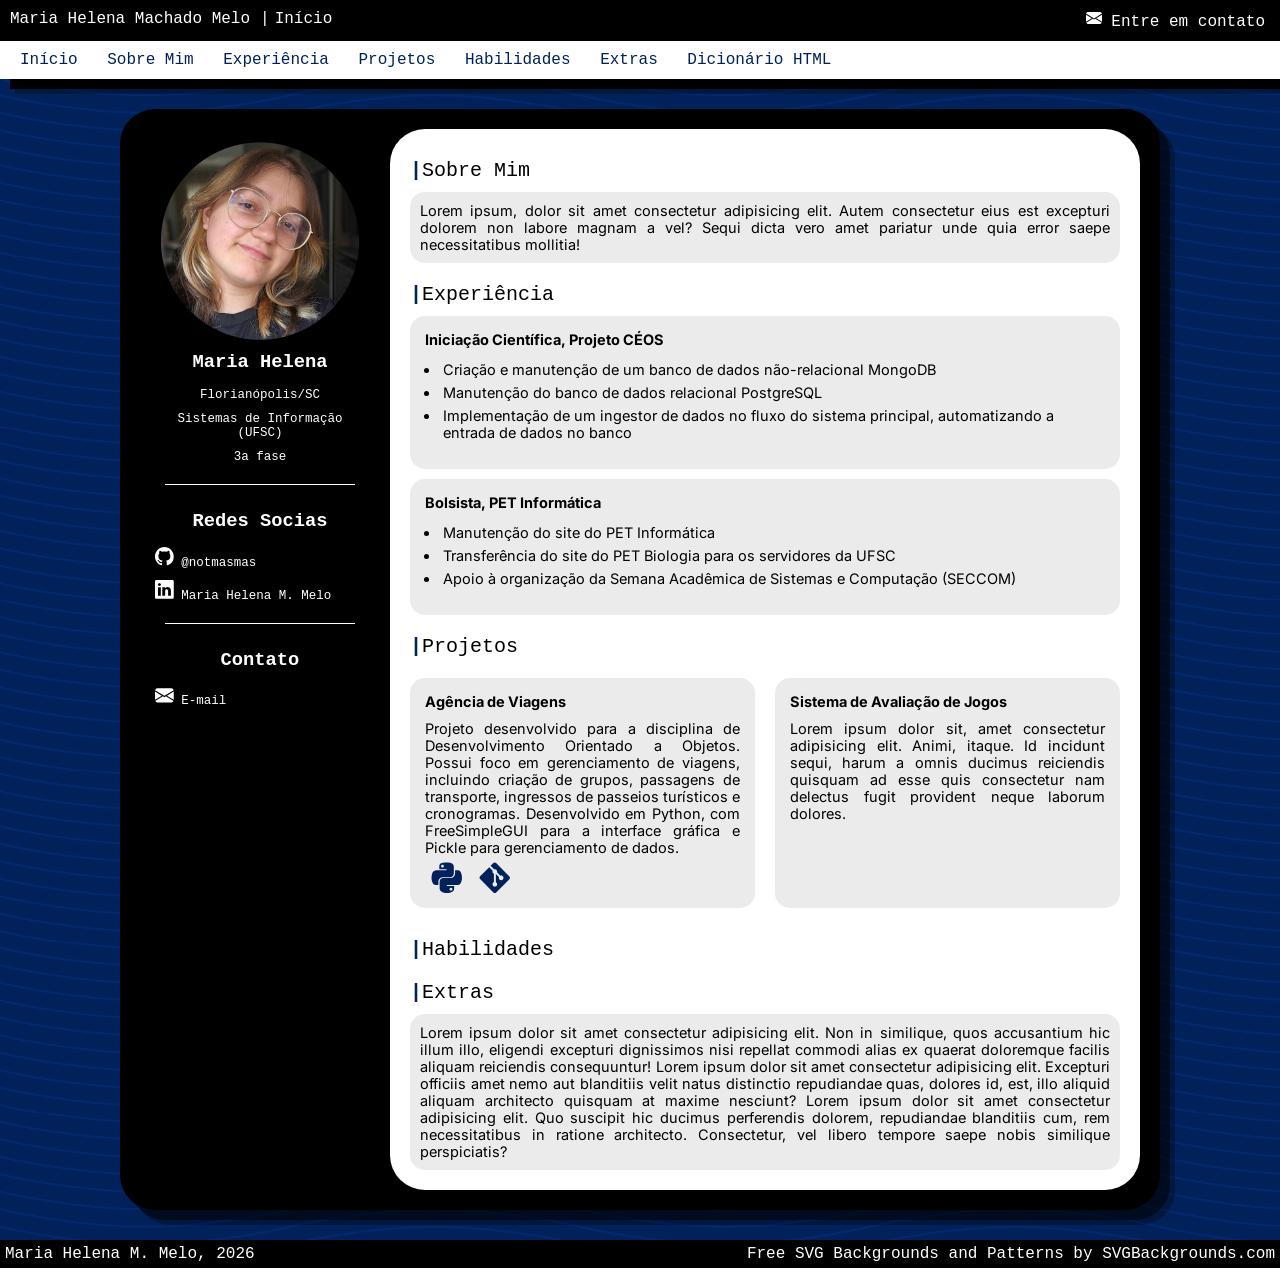
==== index.html @ 4d222264 "Added minimal responsivity. Added texture to background" ====
<!DOCTYPE html>
<html lang="pt-BR">
<head>
    <meta charset="UTF-8">
    <meta name="viewport" content="width=device-width, initial-scale=1.0">
    <link rel="shortcut icon" href="src/favicon.ico" type="image/x-icon">
    <link rel="preconnect" href="https://fonts.googleapis.com">
    <link rel="preconnect" href="https://fonts.gstatic.com" crossorigin>
    <link href="https://fonts.googleapis.com/css2?family=Inter:ital,opsz,wght@0,14..32,100..900;1,14..32,100..900&display=swap" rel="stylesheet">
    <link rel="stylesheet" href="style.css">
    <title>Currículo Digital</title>
</head>
<body>
    <div class="content-wrapper">
        <nav>
            <menu class="menu-top">
                <li>Maria Helena Machado Melo</li>
                <li class="menu-top-start"><a href="">Início</a></li>
                <li class="right-align">
                    <a href="mailto:mariahelenammelo23@gmail.com" target="_blank">
                        <svg xmlns="http://www.w3.org/2000/svg" width="16" height="16" fill="currentColor" class="bi bi-envelope-fill" viewBox="0 0 16 16">
                            <path d="M.05 3.555A2 2 0 0 1 2 2h12a2 2 0 0 1 1.95 1.555L8 8.414zM0 4.697v7.104l5.803-3.558zM6.761 8.83l-6.57 4.027A2 2 0 0 0 2 14h12a2 2 0 0 0 1.808-1.144l-6.57-4.027L8 9.586zm3.436-.586L16 11.801V4.697z"/>
                        </svg>
                        Entre em contato
                    </a>
                </li>
            </menu>
            <menu class="menu-bottom">
                <li><a href="">Início</a></li>
                <li><a href="#about-me">Sobre Mim</a></li>
                <li><a href="#experience">Experiência</a></li>
                <li><a href="#projects">Projetos</a></li>
                <li><a href="#skills">Habilidades</a></li>
                <li><a href="#extras">Extras</a></li>
                <li><a href="/html/dict.html">Dicionário HTML</a></li>
            </menu>
        </nav>

        <div class="content">
            <aside>
                <section>
                    <img src="src/me.png" alt="" class="main-pic">
                    <h2>Maria Helena</h2>
                    <p>Florianópolis/SC</p>
                    <p>Sistemas de Informação (UFSC)</p>
                    <p>3a fase</p>
                </section>
                <hr>
                <section class="social-media">
                    <h2>Redes Socias</h2>
                    <p class="aside-link">
                        <a href="https://github.com/notmasmas" target="_blank">
                            <svg xmlns="http://www.w3.org/2000/svg" width="16" height="16" fill="currentColor" class="bi bi-github" viewBox="0 0 16 16">
                                <path d="M8 0C3.58 0 0 3.58 0 8c0 3.54 2.29 6.53 5.47 7.59.4.07.55-.17.55-.38 0-.19-.01-.82-.01-1.49-2.01.37-2.53-.49-2.69-.94-.09-.23-.48-.94-.82-1.13-.28-.15-.68-.52-.01-.53.63-.01 1.08.58 1.23.82.72 1.21 1.87.87 2.33.66.07-.52.28-.87.51-1.07-1.78-.2-3.64-.89-3.64-3.95 0-.87.31-1.59.82-2.15-.08-.2-.36-1.02.08-2.12 0 0 .67-.21 2.2.82.64-.18 1.32-.27 2-.27s1.36.09 2 .27c1.53-1.04 2.2-.82 2.2-.82.44 1.1.16 1.92.08 2.12.51.56.82 1.27.82 2.15 0 3.07-1.87 3.75-3.65 3.95.29.25.54.73.54 1.48 0 1.07-.01 1.93-.01 2.2 0 .21.15.46.55.38A8.01 8.01 0 0 0 16 8c0-4.42-3.58-8-8-8"/>
                            </svg>
                            @notmasmas
                        </a>
                    </p>
                    <p class="aside-link">
                        <a href="https://www.linkedin.com/in/maria-helena-machado-melo-19703837b/" target="_blank">
                            <svg xmlns="http://www.w3.org/2000/svg" width="16" height="16" fill="currentColor" class="bi bi-linkedin" viewBox="0 0 16 16">
                                <path d="M0 1.146C0 .513.526 0 1.175 0h13.65C15.474 0 16 .513 16 1.146v13.708c0 .633-.526 1.146-1.175 1.146H1.175C.526 16 0 15.487 0 14.854zm4.943 12.248V6.169H2.542v7.225zm-1.2-8.212c.837 0 1.358-.554 1.358-1.248-.015-.709-.52-1.248-1.342-1.248S2.4 3.226 2.4 3.934c0 .694.521 1.248 1.327 1.248zm4.908 8.212V9.359c0-.216.016-.432.08-.586.173-.431.568-.878 1.232-.878.869 0 1.216.662 1.216 1.634v3.865h2.401V9.25c0-2.22-1.184-3.252-2.764-3.252-1.274 0-1.845.7-2.165 1.193v.025h-.016l.016-.025V6.169h-2.4c.03.678 0 7.225 0 7.225z"/>
                            </svg>
                            Maria Helena M. Melo
                        </a>
                    </p>
                </section>
                <hr>
                <section>
                    <h2>Contato</h2>
                    <p class="aside-link">
                        <a href="mailto:mariahelenammelo23@gmail.com" target="_blank">
                            <svg xmlns="http://www.w3.org/2000/svg" width="16" height="16" fill="currentColor" class="bi bi-envelope-fill" viewBox="0 0 16 16">
                                <path d="M.05 3.555A2 2 0 0 1 2 2h12a2 2 0 0 1 1.95 1.555L8 8.414zM0 4.697v7.104l5.803-3.558zM6.761 8.83l-6.57 4.027A2 2 0 0 0 2 14h12a2 2 0 0 0 1.808-1.144l-6.57-4.027L8 9.586zm3.436-.586L16 11.801V4.697z"/>
                            </svg>
                            E-mail
                        </a>
                    </p>
                </section>
            </aside>
            <main>
                <section id="about-me">
                    <h2>Sobre Mim</h2>
                    <p>Lorem ipsum, dolor sit amet consectetur adipisicing elit. Autem consectetur eius est excepturi dolorem non labore magnam a vel? Sequi dicta vero amet pariatur unde quia error saepe necessitatibus mollitia!</p>
                </section>
                <section id="experience">
                    <h2>Experiência</h2>
                    <a href="https://ceos.ufsc.br/" target="_blank" class="experience">
                        <h3>Iniciação Científica, Projeto CÉOS</h3>
                        <ul>
                            <li>Criação e manutenção de um banco de dados não-relacional MongoDB</li>
                            <li>Manutenção do banco de dados relacional PostgreSQL</li>
                            <li>Implementação de um ingestor de dados no fluxo do sistema principal, automatizando a entrada de dados no banco</li>
                        </ul>
                    </a>
                    <a href="https://petinformatica.ufsc.br/" target="_blank" class="experience">
                        <h3>Bolsista, PET Informática</h3>
                        <ul>
                            <li>Manutenção do site do PET Informática</li>
                            <li>Transferência do site do PET Biologia para os servidores da UFSC</li>
                            <li>Apoio à organização da Semana Acadêmica de Sistemas e Computação (SECCOM)</li>
                        </ul>
                    </a>
                </section>
                <section id="projects">
                    <h2>Projetos</h2>
                    <div class="projects-grid">
                        <a href="https://github.com/Gustavo-de-Pinho/Agencia-de-viagens" target="_blank">
                            <h3>Agência de Viagens</h3>
                            <p>Projeto desenvolvido para a disciplina de Desenvolvimento Orientado a Objetos. Possui foco em gerenciamento de viagens, incluindo criação de grupos, passagens de transporte, ingressos de passeios turísticos e cronogramas. Desenvolvido em Python, com FreeSimpleGUI para a interface gráfica e Pickle para gerenciamento de dados.</p>
                            <p>
                                <svg xmlns="http://www.w3.org/2000/svg" viewBox="0 0 640 640" class="tech-icon"><!--!Font Awesome Free v7.2.0 by @fontawesome - https://fontawesome.com License - https://fontawesome.com/license/free Copyright 2026 Fonticons, Inc.--><path d="M535.8 264.5C528.1 233.6 513.5 210.3 482.4 210.3L442.3 210.3L442.3 257.7C442.3 294.5 411.1 325.5 375.5 325.5L268.7 325.5C239.5 325.5 215.3 350.5 215.3 379.8L215.3 481.6C215.3 510.6 240.5 527.6 268.7 535.9C302.5 545.8 335 547.6 375.5 535.9C402.4 528.1 428.9 512.4 428.9 481.6L428.9 440.9L322.2 440.9L322.2 427.3L482.4 427.3C513.5 427.3 525 405.6 535.8 373.1C547 339.6 546.5 307.4 535.8 264.5zM382.2 508.7C374.6 509.2 367.3 505.5 363.3 499C359.4 492.4 359.4 484.3 363.3 477.7C367.3 471.2 374.6 467.5 382.2 468C389.8 467.5 397.1 471.2 401.1 477.7C405 484.3 405 492.4 401.1 499C397.1 505.5 389.8 509.2 382.2 508.7zM263.8 312.1L370.6 312.1C400.3 312.1 424 287.6 424 257.8L424 155.9C424 126.9 399.6 105.2 370.6 100.3C334.8 94.4 295.9 94.7 263.8 100.4C218.6 108.4 210.4 125.1 210.4 156L210.4 196.7L317.3 196.7L317.3 210.3L170.3 210.3C139.2 210.3 112 229 103.5 264.5C93.7 305.2 93.3 330.6 103.5 373.1C111.1 404.7 129.2 427.3 160.3 427.3L197 427.3L197 378.5C197 343.2 227.5 312.1 263.8 312.1zM257.2 128.7C268.5 128.7 277.6 137.8 277.6 149.1C277.6 160.4 268.5 169.5 257.2 169.5C245.9 169.5 236.8 160.4 236.8 149.1C236.8 137.8 245.9 128.7 257.2 128.7z"/></svg>
                                <svg xmlns="http://www.w3.org/2000/svg" viewBox="0 0 640 640" class="tech-icon"><!--!Font Awesome Free v7.2.0 by @fontawesome - https://fontawesome.com License - https://fontawesome.com/license/free Copyright 2026 Fonticons, Inc.--><path d="M535.6 300.1L340 104.5C334.6 99 327.2 96 319.6 96C312 96 304.6 99 299.2 104.4L258.5 145L310 196.5C337.1 187.4 362.7 213.3 353.4 240.2L403.1 289.9C437.3 278.1 464.3 320.9 438.6 346.6C412.1 373.1 368.4 343.7 382.6 309.3L336.3 263L336.3 384.9C361.6 397.4 358.6 426.7 345.4 439.9C339 446.3 330.2 450 321.1 450C312 450 303.3 446.4 296.8 439.9C279.2 422.3 285.7 393 308 383.9L308 260.9C287.2 252.4 283.4 230.2 289.4 215.9L238.6 165L104.5 299.1C99 304.6 96 311.9 96 319.5C96 327.1 99 334.5 104.5 339.9L300.1 535.6C305.5 541 312.8 544 320.5 544C328.2 544 335.5 541 340.9 535.6L535.6 340.9C541 335.5 544 328.1 544 320.5C544 312.9 541 305.5 535.6 300.1z"/></svg>
                            </p>
                        </a>
                        <a href="https://github.com/notmasmas/trabalho-devweb" target="_blank">
                            <h3>Sistema de Avaliação de Jogos</h3>
                            <p>Lorem ipsum dolor sit, amet consectetur adipisicing elit. Animi, itaque. Id incidunt sequi, harum a omnis ducimus reiciendis quisquam ad esse quis consectetur nam delectus fugit provident neque laborum dolores.</p>
                        </a>
                    </div>
                </section>
                <section id="skills">
                    <h2>Habilidades</h2>
                </section>
                <section id="extras">
                    <h2>Extras</h2>
                    <p>Lorem ipsum dolor sit amet consectetur adipisicing elit. Non in similique, quos accusantium hic illum illo, eligendi excepturi dignissimos nisi repellat commodi alias ex quaerat doloremque facilis aliquam reiciendis consequuntur! Lorem ipsum dolor sit amet consectetur adipisicing elit. Excepturi officiis amet nemo aut blanditiis velit natus distinctio repudiandae quas, dolores id, est, illo aliquid aliquam architecto quisquam at maxime nesciunt? Lorem ipsum dolor sit amet consectetur adipisicing elit. Quo suscipit hic ducimus perferendis dolorem, repudiandae blanditiis cum, rem necessitatibus in ratione architecto. Consectetur, vel libero tempore saepe nobis similique perspiciatis?</p>
                </section>
            </main>
        </div>
        
        <footer>
            <p>Maria Helena M. Melo, 2026</p>
            <a href="https://www.svgbackgrounds.com/set/free-svg-backgrounds-and-patterns/" target="_blank">Free SVG Backgrounds and Patterns by SVGBackgrounds.com</a>
        </footer>
    </div>
</body>
</html>
---- style.css ----
:root {
    --highlight-colour: #002159;
    --light-gray: #ebebeb;
}

* {
    border: 0px;
    padding: 0px;
    margin: 0px;
}

body {
    background-color: var(--highlight-colour);
    font-family: 'Courier New', Courier, monospace;

    background-color: var(--highlight-colour);
    background-image: url("data:image/svg+xml,%3Csvg xmlns='http://www.w3.org/2000/svg' width='580' height='69.6' viewBox='0 0 1000 120'%3E%3Cg fill='none' stroke='%2300338B' stroke-width='3.1' stroke-opacity='0.46'%3E%3Cpath d='M-500 75c0 0 125-30 250-30S0 75 0 75s125 30 250 30s250-30 250-30s125-30 250-30s250 30 250 30s125 30 250 30s250-30 250-30'/%3E%3Cpath d='M-500 45c0 0 125-30 250-30S0 45 0 45s125 30 250 30s250-30 250-30s125-30 250-30s250 30 250 30s125 30 250 30s250-30 250-30'/%3E%3Cpath d='M-500 105c0 0 125-30 250-30S0 105 0 105s125 30 250 30s250-30 250-30s125-30 250-30s250 30 250 30s125 30 250 30s250-30 250-30'/%3E%3Cpath d='M-500 15c0 0 125-30 250-30S0 15 0 15s125 30 250 30s250-30 250-30s125-30 250-30s250 30 250 30s125 30 250 30s250-30 250-30'/%3E%3Cpath d='M-500-15c0 0 125-30 250-30S0-15 0-15s125 30 250 30s250-30 250-30s125-30 250-30s250 30 250 30s125 30 250 30s250-30 250-30'/%3E%3Cpath d='M-500 135c0 0 125-30 250-30S0 135 0 135s125 30 250 30s250-30 250-30s125-30 250-30s250 30 250 30s125 30 250 30s250-30 250-30'/%3E%3C/g%3E%3C/svg%3E");
}

.content-wrapper {
    display: grid;
    grid-template-columns: 1fr;
    height: 100vh;
}

/* MENU */

nav menu li {
    display: inline;
}

nav a:hover {
    font-weight: bold;
}

.menu-top {
    display: flex;

    padding: 10px;

    background-color: black;
    color: white;
}

.menu-top li {
    margin-right: 5px;
}

.menu-top-start::before {
    content: "|";
    padding: 5px;
    color: white;
}

.right-align {
    margin-left: auto;
}

.menu-top a {
    color: white;
    text-decoration: none;
}

.menu-bottom {
    padding: 10px;
    background-color: white;

    box-shadow: 10px 10px black, 15px 15px rgba(0, 0, 0, 0.300);
}

.menu-bottom li {
    padding: 0px 10px;
}

.menu-bottom a {
    color: var(--highlight-colour);
    text-decoration: none;
}

/* CONTENT */

.content {
    display: grid;
    grid-template-columns: 250px 1fr;


    background-color: black;
    color: white;
    box-shadow: 10px 10px rgba(0, 0, 0, 0.5), 15px 15px rgba(0, 0, 0, 0.300);

    margin: 30px auto;
    max-width: 1000px;
    border-radius: 35px;
    padding: 20px;
}

aside {
    font-size: 12.5px;
    margin: 10px 20px 10px 10px;
}

.main-pic {
    display: block;
    margin: auto;
}

aside h2 {
    text-align: center;
    padding: 10px;
}

aside p {
    padding: 5px;
    text-align: center;
}

aside a {
    color: white;
    text-decoration: none;
}

aside a:hover {
    color: var(--highlight-colour);
}

aside hr {
    height: 1px;
    background-color: white;
    margin: 15px;
}

.aside-link {
    text-align: left;
}

aside .bi {
    width: 1.5em;
    height: 1.5em;
}

main {
    padding: 10px;
    border-radius: 35px;

    background-color: white;
    color: black;
    font-family: Inter, Helvetica, sans-serif;
    font-size: 14.5px;
}

main h2 {
    font-family: 'Courier New', Courier, monospace;
    font-weight: normal;
    font-size: 20px;

    margin: 20px 10px 10px 10px;
}

main h2::before {
    content: "|";
    color: var(--highlight-colour);
    font-weight: bold;
}

main > section > h3 {
    margin: 10px;
    font-weight: bold;
    font-size: 14.5px;
}

main > section > p {
    background-color: var(--light-gray);

    border-radius: 15px;
    padding: 10px;
    margin: 10px;

    text-align: justify;
}

main ul {
    margin: 10px 25px 20px;
}

main ul li {
    padding: 3px;
}

.experience {
    display: block;
    background-color: var(--light-gray);

    padding: 5px;
    margin: 10px;
    border-radius: 15px;

    color: black;
    text-decoration: none;
}

.experience:hover {
    border: 10px var(--highlight-colour);
    box-shadow: 0 0 5px 1px gray;
}

.experience h3 {
    margin: 10px;
    font-weight: bold;
    font-size: 14.5px;
}

.projects-grid {
    display: grid;
    grid-template-columns: 1fr 1fr;
}

.projects-grid > a {
    display: block;
    background-color: var(--light-gray);
    height: 200px;
    padding: 15px;
    border-radius: 15px;
    margin: 10px;

    text-decoration: none;
    color: black;
    text-align: justify;

    overflow: hidden;
}

.projects-grid > a:hover {
    border: 10px var(--highlight-colour);
    box-shadow: 0 0 5px 1px gray;
}

.projects-grid > a > p {
    font-size: 14.5px;
}

.projects-grid h3 {
    margin-bottom: 10px;

    font-weight: bold;
    font-size: 14.5px;
}

.tech-icon {
    height: 3em;
    width: 3em;
    fill: var(--highlight-colour);
}

/* FOOTER */

footer {
    display: flex;
    background-color: black;
    color: white;
    padding: 5px;
}

footer a {
    margin-left: auto;
    color: white;
    text-decoration: none;
}

footer a:hover {
    color: var(--highlight-colour);
}

@media (max-width: 750px) {
    .content {grid-template-columns: 1fr;}
    .projects-grid { grid-template-columns: 1fr;}
}
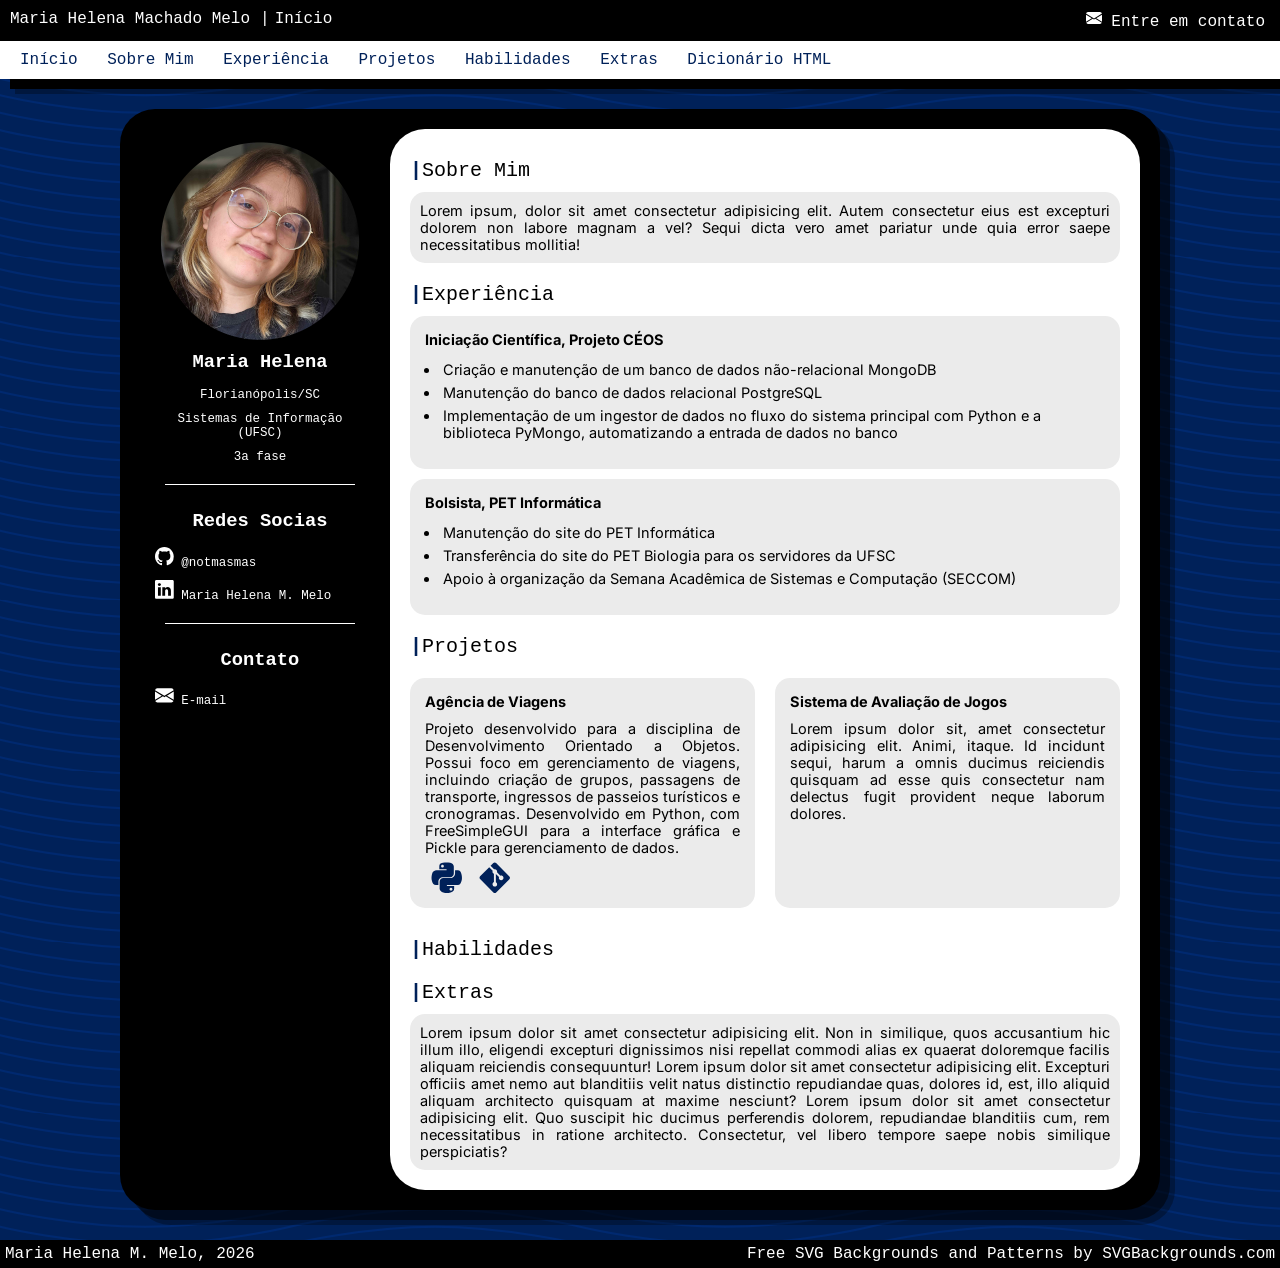
==== commit 862f43ef: "Changed text" ====
--- a/index.html
+++ b/index.html
@@ -90,7 +90,7 @@
                         <ul>
                             <li>Criação e manutenção de um banco de dados não-relacional MongoDB</li>
                             <li>Manutenção do banco de dados relacional PostgreSQL</li>
-                            <li>Implementação de um ingestor de dados no fluxo do sistema principal, automatizando a entrada de dados no banco</li>
+                            <li>Implementação de um ingestor de dados no fluxo do sistema principal com Python e a biblioteca PyMongo, automatizando a entrada de dados no banco</li>
                         </ul>
                     </a>
                     <a href="https://petinformatica.ufsc.br/" target="_blank" class="experience">
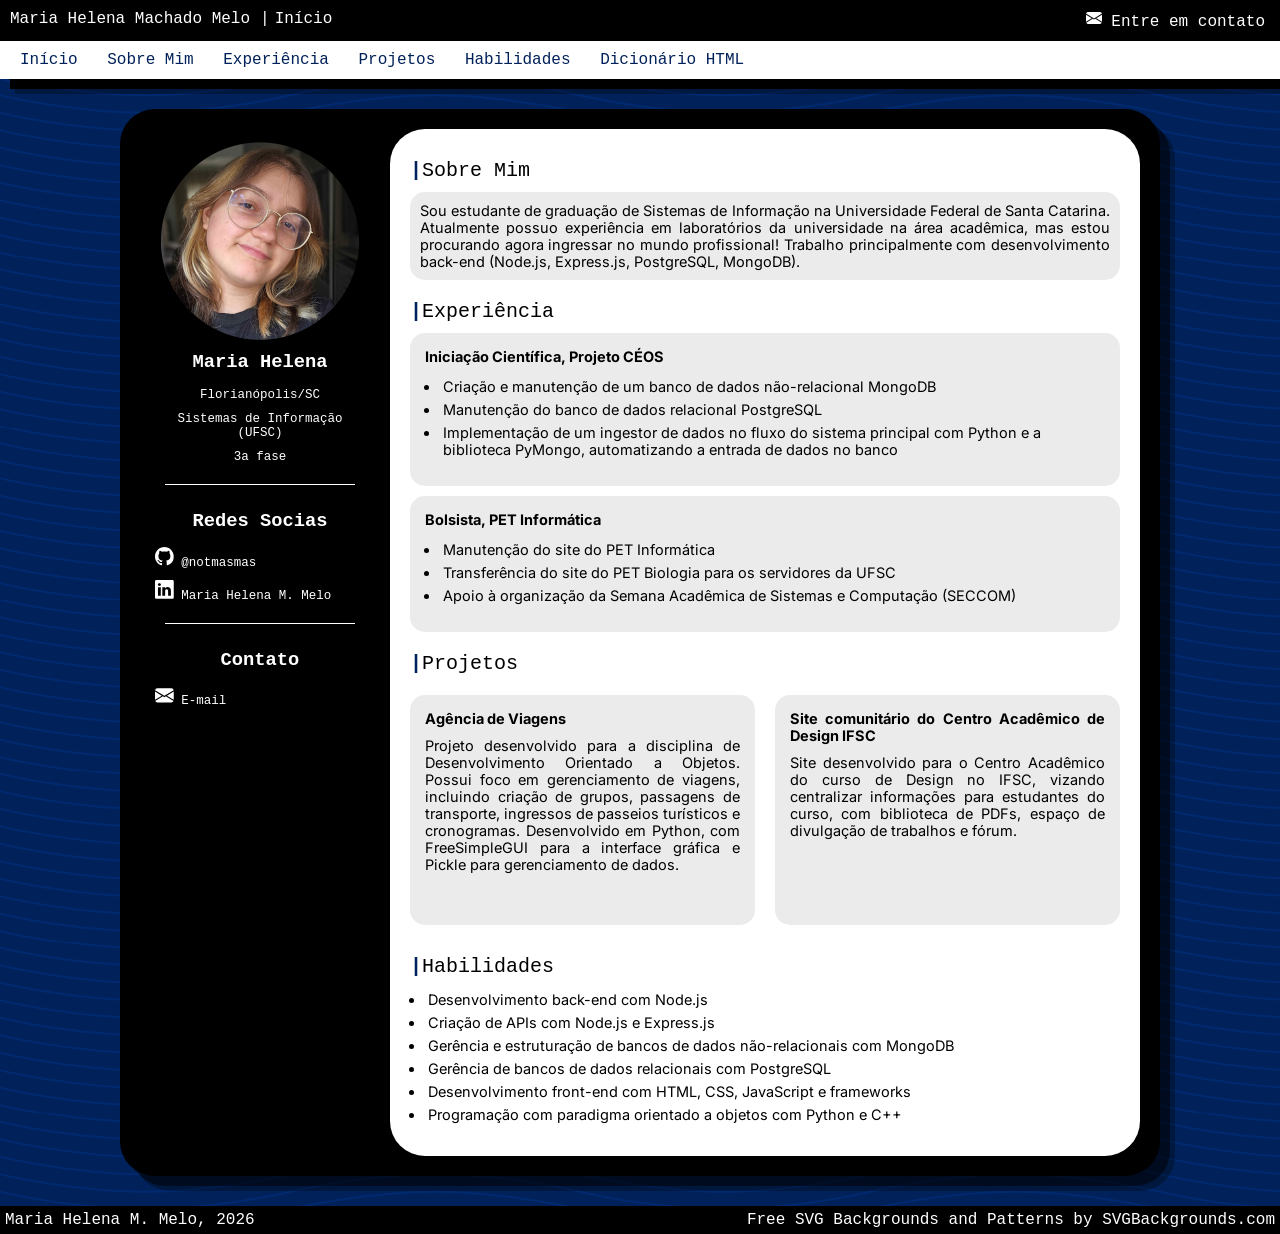
==== commit 87534187: "Adicionei texto" ====
--- a/index.html
+++ b/index.html
@@ -31,7 +31,6 @@
                 <li><a href="#experience">Experiência</a></li>
                 <li><a href="#projects">Projetos</a></li>
                 <li><a href="#skills">Habilidades</a></li>
-                <li><a href="#extras">Extras</a></li>
                 <li><a href="/html/dict.html">Dicionário HTML</a></li>
             </menu>
         </nav>
@@ -81,7 +80,7 @@
             <main>
                 <section id="about-me">
                     <h2>Sobre Mim</h2>
-                    <p>Lorem ipsum, dolor sit amet consectetur adipisicing elit. Autem consectetur eius est excepturi dolorem non labore magnam a vel? Sequi dicta vero amet pariatur unde quia error saepe necessitatibus mollitia!</p>
+                    <p>Sou estudante de graduação de Sistemas de Informação na Universidade Federal de Santa Catarina. Atualmente possuo experiência em laboratórios da universidade na área acadêmica, mas estou procurando agora ingressar no mundo profissional! Trabalho principalmente com desenvolvimento back-end (Node.js, Express.js, PostgreSQL, MongoDB).</p>
                 </section>
                 <section id="experience">
                     <h2>Experiência</h2>
@@ -108,23 +107,23 @@
                         <a href="https://github.com/Gustavo-de-Pinho/Agencia-de-viagens" target="_blank">
                             <h3>Agência de Viagens</h3>
                             <p>Projeto desenvolvido para a disciplina de Desenvolvimento Orientado a Objetos. Possui foco em gerenciamento de viagens, incluindo criação de grupos, passagens de transporte, ingressos de passeios turísticos e cronogramas. Desenvolvido em Python, com FreeSimpleGUI para a interface gráfica e Pickle para gerenciamento de dados.</p>
-                            <p>
-                                <svg xmlns="http://www.w3.org/2000/svg" viewBox="0 0 640 640" class="tech-icon"><!--!Font Awesome Free v7.2.0 by @fontawesome - https://fontawesome.com License - https://fontawesome.com/license/free Copyright 2026 Fonticons, Inc.--><path d="M535.8 264.5C528.1 233.6 513.5 210.3 482.4 210.3L442.3 210.3L442.3 257.7C442.3 294.5 411.1 325.5 375.5 325.5L268.7 325.5C239.5 325.5 215.3 350.5 215.3 379.8L215.3 481.6C215.3 510.6 240.5 527.6 268.7 535.9C302.5 545.8 335 547.6 375.5 535.9C402.4 528.1 428.9 512.4 428.9 481.6L428.9 440.9L322.2 440.9L322.2 427.3L482.4 427.3C513.5 427.3 525 405.6 535.8 373.1C547 339.6 546.5 307.4 535.8 264.5zM382.2 508.7C374.6 509.2 367.3 505.5 363.3 499C359.4 492.4 359.4 484.3 363.3 477.7C367.3 471.2 374.6 467.5 382.2 468C389.8 467.5 397.1 471.2 401.1 477.7C405 484.3 405 492.4 401.1 499C397.1 505.5 389.8 509.2 382.2 508.7zM263.8 312.1L370.6 312.1C400.3 312.1 424 287.6 424 257.8L424 155.9C424 126.9 399.6 105.2 370.6 100.3C334.8 94.4 295.9 94.7 263.8 100.4C218.6 108.4 210.4 125.1 210.4 156L210.4 196.7L317.3 196.7L317.3 210.3L170.3 210.3C139.2 210.3 112 229 103.5 264.5C93.7 305.2 93.3 330.6 103.5 373.1C111.1 404.7 129.2 427.3 160.3 427.3L197 427.3L197 378.5C197 343.2 227.5 312.1 263.8 312.1zM257.2 128.7C268.5 128.7 277.6 137.8 277.6 149.1C277.6 160.4 268.5 169.5 257.2 169.5C245.9 169.5 236.8 160.4 236.8 149.1C236.8 137.8 245.9 128.7 257.2 128.7z"/></svg>
-                                <svg xmlns="http://www.w3.org/2000/svg" viewBox="0 0 640 640" class="tech-icon"><!--!Font Awesome Free v7.2.0 by @fontawesome - https://fontawesome.com License - https://fontawesome.com/license/free Copyright 2026 Fonticons, Inc.--><path d="M535.6 300.1L340 104.5C334.6 99 327.2 96 319.6 96C312 96 304.6 99 299.2 104.4L258.5 145L310 196.5C337.1 187.4 362.7 213.3 353.4 240.2L403.1 289.9C437.3 278.1 464.3 320.9 438.6 346.6C412.1 373.1 368.4 343.7 382.6 309.3L336.3 263L336.3 384.9C361.6 397.4 358.6 426.7 345.4 439.9C339 446.3 330.2 450 321.1 450C312 450 303.3 446.4 296.8 439.9C279.2 422.3 285.7 393 308 383.9L308 260.9C287.2 252.4 283.4 230.2 289.4 215.9L238.6 165L104.5 299.1C99 304.6 96 311.9 96 319.5C96 327.1 99 334.5 104.5 339.9L300.1 535.6C305.5 541 312.8 544 320.5 544C328.2 544 335.5 541 340.9 535.6L535.6 340.9C541 335.5 544 328.1 544 320.5C544 312.9 541 305.5 535.6 300.1z"/></svg>
-                            </p>
                         </a>
                         <a href="https://github.com/notmasmas/trabalho-devweb" target="_blank">
-                            <h3>Sistema de Avaliação de Jogos</h3>
-                            <p>Lorem ipsum dolor sit, amet consectetur adipisicing elit. Animi, itaque. Id incidunt sequi, harum a omnis ducimus reiciendis quisquam ad esse quis consectetur nam delectus fugit provident neque laborum dolores.</p>
+                            <h3>Site comunitário do Centro Acadêmico de Design IFSC</h3>
+                            <p>Site desenvolvido para o Centro Acadêmico do curso de Design no IFSC, vizando centralizar informações para estudantes do curso, com biblioteca de PDFs, espaço de divulgação de trabalhos e fórum.</p>
                         </a>
                     </div>
                 </section>
                 <section id="skills">
                     <h2>Habilidades</h2>
-                </section>
-                <section id="extras">
-                    <h2>Extras</h2>
-                    <p>Lorem ipsum dolor sit amet consectetur adipisicing elit. Non in similique, quos accusantium hic illum illo, eligendi excepturi dignissimos nisi repellat commodi alias ex quaerat doloremque facilis aliquam reiciendis consequuntur! Lorem ipsum dolor sit amet consectetur adipisicing elit. Excepturi officiis amet nemo aut blanditiis velit natus distinctio repudiandae quas, dolores id, est, illo aliquid aliquam architecto quisquam at maxime nesciunt? Lorem ipsum dolor sit amet consectetur adipisicing elit. Quo suscipit hic ducimus perferendis dolorem, repudiandae blanditiis cum, rem necessitatibus in ratione architecto. Consectetur, vel libero tempore saepe nobis similique perspiciatis?</p>
+                    <ul>
+                        <li>Desenvolvimento back-end com Node.js</li>
+                        <li>Criação de APIs com Node.js e Express.js</li>
+                        <li>Gerência e estruturação de bancos de dados não-relacionais com MongoDB</li>
+                        <li>Gerência de bancos de dados relacionais com PostgreSQL</li>
+                        <li>Desenvolvimento front-end com HTML, CSS, JavaScript e frameworks</li>
+                        <li>Programação com paradigma orientado a objetos com Python e C++</li>
+                    </ul>
                 </section>
             </main>
         </div>
--- a/style.css
+++ b/style.css
@@ -18,8 +18,11 @@
 }
 
 .content-wrapper {
-    display: grid;
-    grid-template-columns: 1fr;
+/*     display: grid;
+    grid-template-columns: 1fr; */
+
+    display: flex;
+    flex-direction: column;
     height: 100vh;
 }
 
@@ -80,6 +83,7 @@
 /* CONTENT */
 
 .content {
+    flex-grow: 1;
     display: grid;
     grid-template-columns: 250px 1fr;
 
@@ -274,3 +278,41 @@
     .content {grid-template-columns: 1fr;}
     .projects-grid { grid-template-columns: 1fr;}
 }
+
+/* TABLE STUFF */
+
+.table-content {
+    border-collapse: collapse;
+    margin: 25px 0;
+    min-width: 500px;
+    max-width: 800px;
+    border-radius: 15px;
+    overflow: hidden;
+
+    font-family: Inter, Arial, sans-serif;
+
+    background-color: white;
+    box-shadow: 10px 10px rgba(0, 0, 0, 0.5), 15px 15px rgba(0, 0, 0, 0.300);
+}
+
+.table-content thead tr {
+    background-color:rgb(0, 23, 61);
+    color: white;
+    border-radius: 20px;
+}
+
+.table-content th, td {
+    padding: 10px;
+}
+
+.table-content tbody tr:nth-of-type(even) {
+    background-color: var(--light-gray);
+}
+
+.table-div {
+    flex-grow: 1;
+    display: flex;
+    align-items: center;
+    margin: auto;
+    max-width: 1000px;
+}
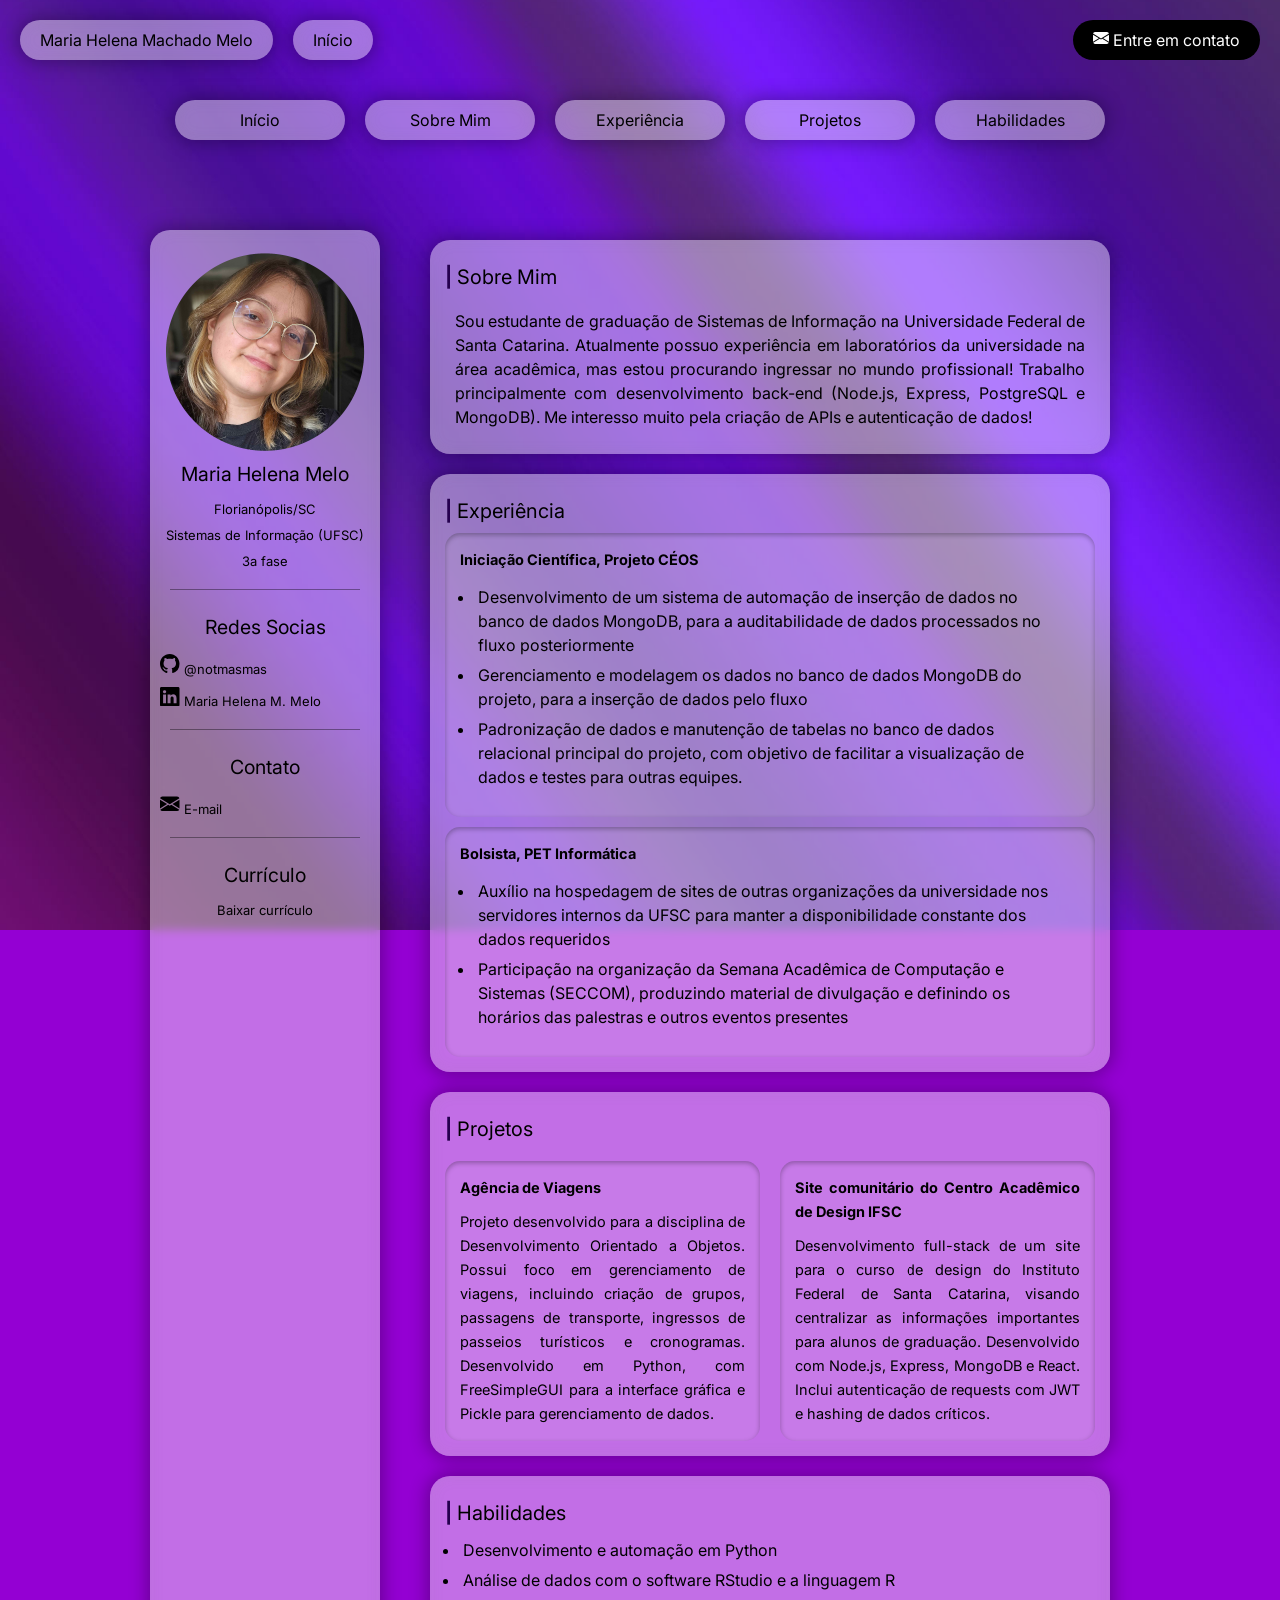
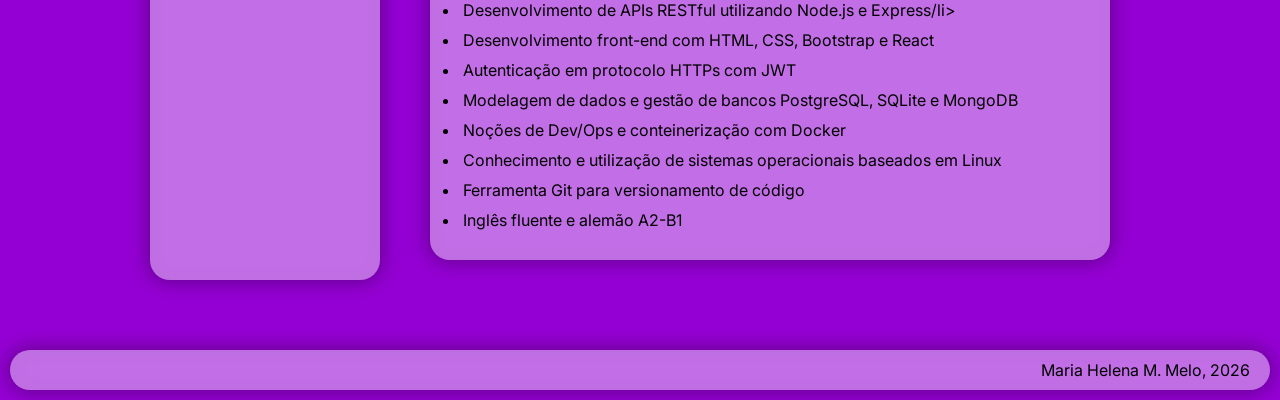
==== commit af9dcd8e: "modernizing front-end" ====
--- a/index.html
+++ b/index.html
@@ -14,8 +14,8 @@
     <div class="content-wrapper">
         <nav>
             <menu class="menu-top">
-                <li>Maria Helena Machado Melo</li>
-                <li class="menu-top-start"><a href="">Início</a></li>
+                <li class="glass">Maria Helena Machado Melo</li>
+                <li class="menu-top-start glass"><a href="">Início</a></li>
                 <li class="right-align">
                     <a href="mailto:mariahelenammelo23@gmail.com" target="_blank">
                         <svg xmlns="http://www.w3.org/2000/svg" width="16" height="16" fill="currentColor" class="bi bi-envelope-fill" viewBox="0 0 16 16">
@@ -26,20 +26,19 @@
                 </li>
             </menu>
             <menu class="menu-bottom">
-                <li><a href="">Início</a></li>
-                <li><a href="#about-me">Sobre Mim</a></li>
-                <li><a href="#experience">Experiência</a></li>
-                <li><a href="#projects">Projetos</a></li>
-                <li><a href="#skills">Habilidades</a></li>
-                <li><a href="/html/dict.html">Dicionário HTML</a></li>
+                <li class="glass"><a href="">Início</a></li>
+                <li class="glass"><a href="#about-me">Sobre Mim</a></li>
+                <li class="glass"><a href="#experience">Experiência</a></li>
+                <li class="glass"><a href="#projects">Projetos</a></li>
+                <li class="glass"><a href="#skills">Habilidades</a></li>
             </menu>
         </nav>
 
         <div class="content">
-            <aside>
+            <aside class="glass">
                 <section>
                     <img src="src/me.png" alt="" class="main-pic">
-                    <h2>Maria Helena</h2>
+                    <h2>Maria Helena Melo</h2>
                     <p>Florianópolis/SC</p>
                     <p>Sistemas de Informação (UFSC)</p>
                     <p>3a fase</p>
@@ -76,32 +75,46 @@
                         </a>
                     </p>
                 </section>
+                <hr>
+                <section>
+                    <h2>Currículo</h2>
+                    <p>
+                        <a href="./src/Curriculo_Maria_Helena_Melo.pdf" download="Curriculo_Maria_Helena_Melo.pdf">
+                            Baixar currículo
+                        </a>
+                    </p>
+                </section>
             </aside>
             <main>
-                <section id="about-me">
+                <section id="about-me" class="glass">
                     <h2>Sobre Mim</h2>
-                    <p>Sou estudante de graduação de Sistemas de Informação na Universidade Federal de Santa Catarina. Atualmente possuo experiência em laboratórios da universidade na área acadêmica, mas estou procurando agora ingressar no mundo profissional! Trabalho principalmente com desenvolvimento back-end (Node.js, Express.js, PostgreSQL, MongoDB).</p>
+                    <p>Sou estudante de graduação de Sistemas de Informação na Universidade Federal de Santa Catarina. Atualmente possuo experiência em laboratórios da universidade na área acadêmica, mas estou procurando ingressar no mundo profissional! Trabalho principalmente com desenvolvimento back-end (Node.js, Express, PostgreSQL e MongoDB). Me interesso muito pela criação de APIs e autenticação de dados!</p>
                 </section>
-                <section id="experience">
+                <section id="experience" class="glass">
                     <h2>Experiência</h2>
                     <a href="https://ceos.ufsc.br/" target="_blank" class="experience">
                         <h3>Iniciação Científica, Projeto CÉOS</h3>
                         <ul>
-                            <li>Criação e manutenção de um banco de dados não-relacional MongoDB</li>
-                            <li>Manutenção do banco de dados relacional PostgreSQL</li>
-                            <li>Implementação de um ingestor de dados no fluxo do sistema principal com Python e a biblioteca PyMongo, automatizando a entrada de dados no banco</li>
+                            <li>Desenvolvimento de um sistema de automação de inserção de dados no banco de dados
+                            MongoDB, para a auditabilidade de dados processados no fluxo posteriormente </li>
+                            <li>Gerenciamento e modelagem os dados no banco de dados MongoDB do projeto, para a
+                            inserção de dados pelo fluxo</li>
+                            <li>Padronização de dados e manutenção de tabelas no banco de dados relacional principal do
+                            projeto, com objetivo de facilitar a visualização de dados e testes para outras equipes.</li>
                         </ul>
                     </a>
                     <a href="https://petinformatica.ufsc.br/" target="_blank" class="experience">
                         <h3>Bolsista, PET Informática</h3>
                         <ul>
-                            <li>Manutenção do site do PET Informática</li>
-                            <li>Transferência do site do PET Biologia para os servidores da UFSC</li>
-                            <li>Apoio à organização da Semana Acadêmica de Sistemas e Computação (SECCOM)</li>
+                            <li>Auxílio na hospedagem de sites de outras organizações da universidade nos servidores
+                            internos da UFSC para manter a disponibilidade constante dos dados requeridos</li>
+                            <li>Participação na organização da Semana Acadêmica de Computação e Sistemas (SECCOM),
+                            produzindo material de divulgação e definindo os horários das palestras e outros eventos
+                            presentes</li>
                         </ul>
                     </a>
                 </section>
-                <section id="projects">
+                <section id="projects" class="glass">
                     <h2>Projetos</h2>
                     <div class="projects-grid">
                         <a href="https://github.com/Gustavo-de-Pinho/Agencia-de-viagens" target="_blank">
@@ -110,27 +123,30 @@
                         </a>
                         <a href="https://github.com/notmasmas/trabalho-devweb" target="_blank">
                             <h3>Site comunitário do Centro Acadêmico de Design IFSC</h3>
-                            <p>Site desenvolvido para o Centro Acadêmico do curso de Design no IFSC, vizando centralizar informações para estudantes do curso, com biblioteca de PDFs, espaço de divulgação de trabalhos e fórum.</p>
+                            <p>Desenvolvimento full-stack de um site para o curso de design do Instituto Federal de Santa Catarina, visando centralizar as informações importantes para alunos de graduação. Desenvolvido com Node.js, Express, MongoDB e React. Inclui autenticação de requests com JWT e hashing de dados críticos.</p>
                         </a>
                     </div>
                 </section>
-                <section id="skills">
+                <section id="skills" class="glass">
                     <h2>Habilidades</h2>
                     <ul>
-                        <li>Desenvolvimento back-end com Node.js</li>
-                        <li>Criação de APIs com Node.js e Express.js</li>
-                        <li>Gerência e estruturação de bancos de dados não-relacionais com MongoDB</li>
-                        <li>Gerência de bancos de dados relacionais com PostgreSQL</li>
-                        <li>Desenvolvimento front-end com HTML, CSS, JavaScript e frameworks</li>
-                        <li>Programação com paradigma orientado a objetos com Python e C++</li>
+                        <li>Desenvolvimento e automação em Python</li>
+                        <li>Análise de dados com o software RStudio e a linguagem R</li>
+                        <li>Desenvolvimento de APIs RESTful utilizando Node.js e Express/li>
+                        <li>Desenvolvimento front-end com HTML, CSS, Bootstrap e React</li>
+                        <li>Autenticação em protocolo HTTPs com JWT</li>
+                        <li>Modelagem de dados e gestão de bancos PostgreSQL, SQLite e MongoDB</li>
+                        <li>Noções de Dev/Ops e conteinerização com Docker</li>
+                        <li>Conhecimento e utilização de sistemas operacionais baseados em Linux</li>
+                        <li>Ferramenta Git para versionamento de código</li>
+                        <li>Inglês fluente e alemão A2-B1</li>
                     </ul>
                 </section>
             </main>
         </div>
         
-        <footer>
+        <footer class="glass">
             <p>Maria Helena M. Melo, 2026</p>
-            <a href="https://www.svgbackgrounds.com/set/free-svg-backgrounds-and-patterns/" target="_blank">Free SVG Backgrounds and Patterns by SVGBackgrounds.com</a>
         </footer>
     </div>
 </body>
--- a/style.css
+++ b/style.css
@@ -1,5 +1,5 @@
 :root {
-    --highlight-colour: #002159;
+    --highlight-colour: #9400d3;
     --light-gray: #ebebeb;
 }
 
@@ -10,11 +10,31 @@
 }
 
 body {
-    background-color: var(--highlight-colour);
-    font-family: 'Courier New', Courier, monospace;
-
-    background-color: var(--highlight-colour);
-    background-image: url("data:image/svg+xml,%3Csvg xmlns='http://www.w3.org/2000/svg' width='580' height='69.6' viewBox='0 0 1000 120'%3E%3Cg fill='none' stroke='%2300338B' stroke-width='3.1' stroke-opacity='0.46'%3E%3Cpath d='M-500 75c0 0 125-30 250-30S0 75 0 75s125 30 250 30s250-30 250-30s125-30 250-30s250 30 250 30s125 30 250 30s250-30 250-30'/%3E%3Cpath d='M-500 45c0 0 125-30 250-30S0 45 0 45s125 30 250 30s250-30 250-30s125-30 250-30s250 30 250 30s125 30 250 30s250-30 250-30'/%3E%3Cpath d='M-500 105c0 0 125-30 250-30S0 105 0 105s125 30 250 30s250-30 250-30s125-30 250-30s250 30 250 30s125 30 250 30s250-30 250-30'/%3E%3Cpath d='M-500 15c0 0 125-30 250-30S0 15 0 15s125 30 250 30s250-30 250-30s125-30 250-30s250 30 250 30s125 30 250 30s250-30 250-30'/%3E%3Cpath d='M-500-15c0 0 125-30 250-30S0-15 0-15s125 30 250 30s250-30 250-30s125-30 250-30s250 30 250 30s125 30 250 30s250-30 250-30'/%3E%3Cpath d='M-500 135c0 0 125-30 250-30S0 135 0 135s125 30 250 30s250-30 250-30s125-30 250-30s250 30 250 30s125 30 250 30s250-30 250-30'/%3E%3C/g%3E%3C/svg%3E");
+    background-color: #9400d3;
+    font-family: Inter, Helvetica, sans-serif;
+
+    background-image: url('./src/background.jpg');
+    background-attachment: fixed;
+    background-position: center;
+    background-repeat: no-repeat;
+    background-size: cover;
+}
+
+a {
+    text-decoration: none;
+    color: black
+}
+
+.glass {
+    background-color: rgba(255, 255, 255, 0.432);
+    color: black;
+    backdrop-filter: blur(5px);
+    box-shadow: inset 0 0 15px rgba(135, 135, 135, .1), 0 0 18px 3px rgba(0, 0, 0, .3);
+
+/*     border-top: 1px solid rgba(153, 153, 153, 0.5);
+    border-left: 1px solid rgba(153, 153, 153, 0.5);
+    border-bottom: 1px solid rgba(156, 156, 156, 0.5);
+    border-right: 1px solid rgba(0, 0, 0, 0.5); */
 }
 
 .content-wrapper {
@@ -23,7 +43,8 @@
 
     display: flex;
     flex-direction: column;
-    height: 100vh;
+    justify-content: space-between;
+    min-height: 100vh;
 }
 
 /* MENU */
@@ -32,51 +53,51 @@
     display: inline;
 }
 
+nav a {
+    text-decoration: none;
+    color: black;
+}
+
 nav a:hover {
-    font-weight: bold;
+    filter: blur(1px);
+}
+
+nav li {
+    padding: 10px 20px;
+    margin: 10px;
+    border-radius: 20px;;
 }
 
 .menu-top {
     display: flex;
 
     padding: 10px;
-
+}
+
+.right-align {
     background-color: black;
     color: white;
-}
-
-.menu-top li {
-    margin-right: 5px;
-}
-
-.menu-top-start::before {
-    content: "|";
-    padding: 5px;
+    margin-left: auto;
+}
+
+.right-align a {
     color: white;
 }
 
-.right-align {
-    margin-left: auto;
-}
-
-.menu-top a {
-    color: white;
-    text-decoration: none;
-}
-
 .menu-bottom {
-    padding: 10px;
-    background-color: white;
-
-    box-shadow: 10px 10px black, 15px 15px rgba(0, 0, 0, 0.300);
+    display: flex;
+    flex-flow: row wrap;
+    justify-content: center;
+    padding: 10px;
 }
 
 .menu-bottom li {
-    padding: 0px 10px;
+    text-align: center;
+    width: 130px;
 }
 
 .menu-bottom a {
-    color: var(--highlight-colour);
+    color: black;
     text-decoration: none;
 }
 
@@ -85,12 +106,7 @@
 .content {
     flex-grow: 1;
     display: grid;
-    grid-template-columns: 250px 1fr;
-
-
-    background-color: black;
-    color: white;
-    box-shadow: 10px 10px rgba(0, 0, 0, 0.5), 15px 15px rgba(0, 0, 0, 0.300);
+    grid-template-columns: 260px 1fr;
 
     margin: 30px auto;
     max-width: 1000px;
@@ -99,8 +115,10 @@
 }
 
 aside {
-    font-size: 12.5px;
-    margin: 10px 20px 10px 10px;
+    font-size: 13px;
+    margin: 20px 20px 10px 10px;
+    padding: 20px 5px;
+    border-radius: 20px;
 }
 
 .main-pic {
@@ -109,6 +127,8 @@
 }
 
 aside h2 {
+    font-size: 1.5em;
+    font-weight: normal;
     text-align: center;
     padding: 10px;
 }
@@ -118,18 +138,14 @@
     text-align: center;
 }
 
-aside a {
-    color: white;
-    text-decoration: none;
-}
 
 aside a:hover {
-    color: var(--highlight-colour);
+    color: rgba(255, 255, 255, 0.432);
 }
 
 aside hr {
     height: 1px;
-    background-color: white;
+    background-color: rgba(0, 0, 0, 0.377);
     margin: 15px;
 }
 
@@ -146,14 +162,29 @@
     padding: 10px;
     border-radius: 35px;
 
-    background-color: white;
-    color: black;
-    font-family: Inter, Helvetica, sans-serif;
-    font-size: 14.5px;
+    color: black;
+    font-size: 16px;
+    line-height: 1.5em;
+}
+
+main > section {
+    padding: 5px;
+    margin: 20px;
+    border-radius: 20px;
+}
+
+main a {
+    background-color: rgba(255, 255, 255, 0.082);
+    box-shadow: inset 0 2px 5px rgba(0, 0, 0, 0.295);
+}
+
+main a:hover {
+    border: 10px var(--highlight-colour);
+    box-shadow: 0 0 5px 1px gray;
+    filter: blur(1px);
 }
 
 main h2 {
-    font-family: 'Courier New', Courier, monospace;
     font-weight: normal;
     font-size: 20px;
 
@@ -161,19 +192,17 @@
 }
 
 main h2::before {
-    content: "|";
-    color: var(--highlight-colour);
+    content: "| ";
+    color:#25004e;
     font-weight: bold;
 }
 
 main > section > h3 {
     margin: 10px;
-    font-weight: bold;
     font-size: 14.5px;
 }
 
 main > section > p {
-    background-color: var(--light-gray);
 
     border-radius: 15px;
     padding: 10px;
@@ -192,7 +221,6 @@
 
 .experience {
     display: block;
-    background-color: var(--light-gray);
 
     padding: 5px;
     margin: 10px;
@@ -200,11 +228,6 @@
 
     color: black;
     text-decoration: none;
-}
-
-.experience:hover {
-    border: 10px var(--highlight-colour);
-    box-shadow: 0 0 5px 1px gray;
 }
 
 .experience h3 {
@@ -216,26 +239,20 @@
 .projects-grid {
     display: grid;
     grid-template-columns: 1fr 1fr;
+    align-items: stretch;
 }
 
 .projects-grid > a {
     display: block;
-    background-color: var(--light-gray);
-    height: 200px;
     padding: 15px;
     border-radius: 15px;
     margin: 10px;
 
-    text-decoration: none;
     color: black;
     text-align: justify;
 
-    overflow: hidden;
-}
-
-.projects-grid > a:hover {
-    border: 10px var(--highlight-colour);
-    box-shadow: 0 0 5px 1px gray;
+    white-space: normal;
+    overflow-wrap: break-word;
 }
 
 .projects-grid > a > p {
@@ -261,58 +278,13 @@
     display: flex;
     background-color: black;
     color: white;
-    padding: 5px;
-}
-
-footer a {
-    margin-left: auto;
-    color: white;
-    text-decoration: none;
-}
-
-footer a:hover {
-    color: var(--highlight-colour);
+    padding: 10px 20px;
+    margin: 10px;
+    border-radius: 20px;
+    justify-content: right;
 }
 
 @media (max-width: 750px) {
     .content {grid-template-columns: 1fr;}
     .projects-grid { grid-template-columns: 1fr;}
 }
-
-/* TABLE STUFF */
-
-.table-content {
-    border-collapse: collapse;
-    margin: 25px 0;
-    min-width: 500px;
-    max-width: 800px;
-    border-radius: 15px;
-    overflow: hidden;
-
-    font-family: Inter, Arial, sans-serif;
-
-    background-color: white;
-    box-shadow: 10px 10px rgba(0, 0, 0, 0.5), 15px 15px rgba(0, 0, 0, 0.300);
-}
-
-.table-content thead tr {
-    background-color:rgb(0, 23, 61);
-    color: white;
-    border-radius: 20px;
-}
-
-.table-content th, td {
-    padding: 10px;
-}
-
-.table-content tbody tr:nth-of-type(even) {
-    background-color: var(--light-gray);
-}
-
-.table-div {
-    flex-grow: 1;
-    display: flex;
-    align-items: center;
-    margin: auto;
-    max-width: 1000px;
-}
